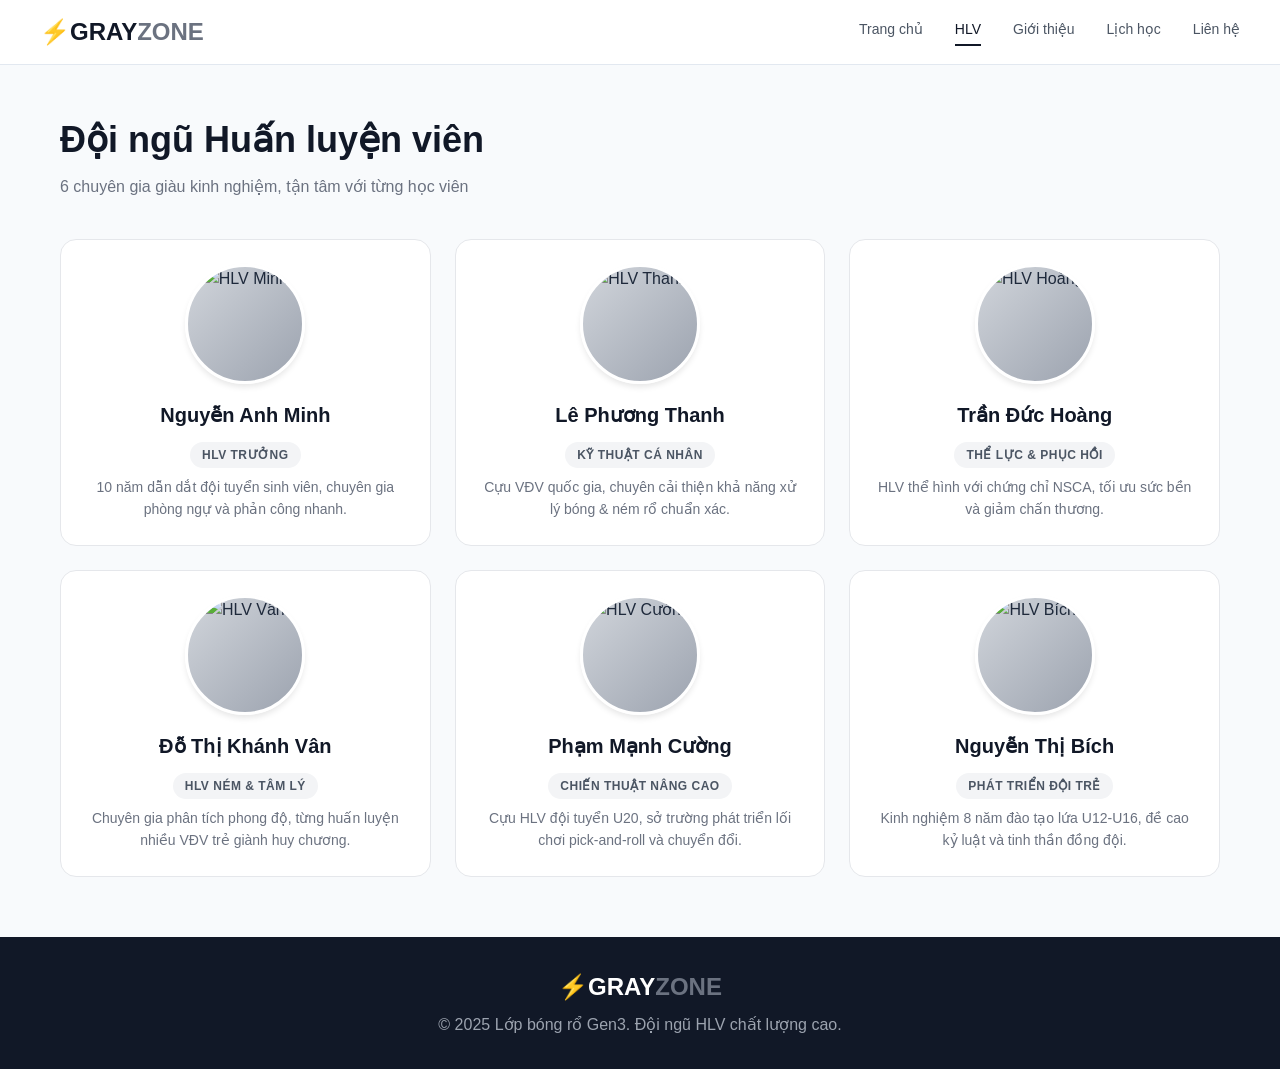
==== coaches.html @ 668b311e "first commit" ====
<!DOCTYPE html>
<html lang="vi">
<head>
    <meta charset="UTF-8">
    <meta name="viewport" content="width=device-width, initial-scale=1.0">
    <title>Đội ngũ Huấn luyện viên | GrayZone</title>
    <link rel="stylesheet" href="/Static/style.css">
</head>
<body>
    <!-- Navigation -->
    <nav class="navbar">
        <div class="nav-container">
            <a href="index.html" class="logo">⚡GRAY<span>ZONE</span></a>
            <div class="nav-links">
                <a href="index.html">Trang chủ</a>
                <a href="coaches.html" class="active">HLV</a>
                <a href="about.html">Giới thiệu</a>
                <a href="schedule.html">Lịch học</a>
                <a href="contact.html">Liên hệ</a>
            </div>
        </div>
    </nav>

    <div class="container">
        <!-- Header -->
        <div class="page-header">
            <h1>Đội ngũ Huấn luyện viên</h1>
            <p class="subtitle">6 chuyên gia giàu kinh nghiệm, tận tâm với từng học viên</p>
        </div>

        <!-- Coaches Grid - 6 HLV -->
        <div class="coaches-grid">
            <!-- HLV 1 -->
            <div class="coach-card">
                <div class="coach-avatar">
                    <img src="https://randomuser.me/api/portraits/men/32.jpg" alt="HLV Minh">
                </div>
                <h3>Nguyễn Anh Minh</h3>
                <div class="coach-title">HLV TRƯỞNG</div>
                <p class="coach-bio">10 năm dẫn dắt đội tuyển sinh viên, chuyên gia phòng ngự và phản công nhanh.</p>
            </div>

            <!-- HLV 2 -->
            <div class="coach-card">
                <div class="coach-avatar">
                    <img src="https://randomuser.me/api/portraits/women/44.jpg" alt="HLV Thanh">
                </div>
                <h3>Lê Phương Thanh</h3>
                <div class="coach-title">KỸ THUẬT CÁ NHÂN</div>
                <p class="coach-bio">Cựu VĐV quốc gia, chuyên cải thiện khả năng xử lý bóng & ném rổ chuẩn xác.</p>
            </div>

            <!-- HLV 3 -->
            <div class="coach-card">
                <div class="coach-avatar">
                    <img src="https://randomuser.me/api/portraits/men/75.jpg" alt="HLV Hoàng">
                </div>
                <h3>Trần Đức Hoàng</h3>
                <div class="coach-title">THỂ LỰC & PHỤC HỒI</div>
                <p class="coach-bio">HLV thể hình với chứng chỉ NSCA, tối ưu sức bền và giảm chấn thương.</p>
            </div>

            <!-- HLV 4 -->
            <div class="coach-card">
                <div class="coach-avatar">
                    <img src="https://randomuser.me/api/portraits/women/68.jpg" alt="HLV Vân">
                </div>
                <h3>Đỗ Thị Khánh Vân</h3>
                <div class="coach-title">HLV NÉM & TÂM LÝ</div>
                <p class="coach-bio">Chuyên gia phân tích phong độ, từng huấn luyện nhiều VĐV trẻ giành huy chương.</p>
            </div>

            <!-- HLV 5 -->
            <div class="coach-card">
                <div class="coach-avatar">
                    <img src="https://randomuser.me/api/portraits/men/22.jpg" alt="HLV Cường">
                </div>
                <h3>Phạm Mạnh Cường</h3>
                <div class="coach-title">CHIẾN THUẬT NÂNG CAO</div>
                <p class="coach-bio">Cựu HLV đội tuyển U20, sở trường phát triển lối chơi pick-and-roll và chuyển đổi.</p>
            </div>

            <!-- HLV 6 -->
            <div class="coach-card">
                <div class="coach-avatar">
                    <img src="https://randomuser.me/api/portraits/women/90.jpg" alt="HLV Bích">
                </div>
                <h3>Nguyễn Thị Bích</h3>
                <div class="coach-title">PHÁT TRIỂN ĐỘI TRẺ</div>
                <p class="coach-bio">Kinh nghiệm 8 năm đào tạo lứa U12-U16, đề cao kỷ luật và tinh thần đồng đội.</p>
            </div>
        </div>
    </div>

    <!-- Footer -->
    <footer class="footer">
        <div class="container">
            <div class="footer-content">
                <div class="footer-logo">⚡GRAY<span>ZONE</span></div>
                <p>© 2025 Lớp bóng rổ Gen3. Đội ngũ HLV chất lượng cao.</p>
            </div>
        </div>
    </footer>
</body>
</html>
---- Static/style.css ----
/* css/style.css - CSS thuần cho các trang HLV, About, Lịch học, Liên hệ */

* {
    margin: 0;
    padding: 0;
    box-sizing: border-box;
}

body {
    font-family: -apple-system, BlinkMacSystemFont, 'Segoe UI', Roboto, Oxygen, Ubuntu, Cantarell, sans-serif;
    background-color: #f8fafc;
    color: #1e293b;
    line-height: 1.5;
}

/* Container */
.container {
    max-width: 1200px;
    margin: 0 auto;
    padding: 0 20px;
}

/* Navigation */
.navbar {
    background-color: white;
    border-bottom: 1px solid #e2e8f0;
    padding: 0 20px;
    position: sticky;
    top: 0;
    z-index: 100;
}

.nav-container {
    max-width: 1200px;
    margin: 0 auto;
    display: flex;
    justify-content: space-between;
    align-items: center;
    height: 64px;
}

.logo {
    font-size: 24px;
    font-weight: 900;
    color: #111827;
    text-decoration: none;
}

.logo span {
    color: #6b7280;
}

.nav-links {
    display: flex;
    gap: 32px;
}

.nav-links a {
    color: #4b5563;
    text-decoration: none;
    font-size: 14px;
    font-weight: 500;
    transition: color 0.2s;
}

.nav-links a:hover {
    color: #111827;
}

.nav-links a.active {
    color: #111827;
    border-bottom: 2px solid #111827;
    padding-bottom: 4px;
}

/* Headers */
.page-header {
    margin: 48px 0 32px;
}

.page-header h1 {
    font-size: 36px;
    font-weight: 800;
    color: #111827;
    margin-bottom: 8px;
}

.page-header .subtitle {
    color: #6b7280;
    font-size: 16px;
}

/* Coach cards */
.coaches-grid {
    display: grid;
    grid-template-columns: repeat(auto-fill, minmax(300px, 1fr));
    gap: 24px;
    margin: 40px 0;
}

.coach-card {
    background: white;
    border-radius: 16px;
    padding: 24px;
    text-align: center;
    border: 1px solid #e5e7eb;
    transition: all 0.2s;
}

.coach-card:hover {
    border-color: #9ca3af;
    box-shadow: 0 10px 25px -5px rgba(0,0,0,0.1);
}

.coach-avatar {
    width: 120px;
    height: 120px;
    border-radius: 50%;
    background: linear-gradient(135deg, #d1d5db, #9ca3af);
    margin: 0 auto 16px;
    overflow: hidden;
    border: 3px solid white;
    box-shadow: 0 4px 6px -1px rgba(0,0,0,0.1);
}

.coach-avatar img {
    width: 100%;
    height: 100%;
    object-fit: cover;
}

.coach-card h3 {
    font-size: 20px;
    font-weight: 700;
    color: #111827;
    margin-bottom: 4px;
}

.coach-title {
    display: inline-block;
    background-color: #f3f4f6;
    color: #4b5563;
    font-size: 12px;
    font-weight: 600;
    padding: 4px 12px;
    border-radius: 20px;
    margin: 8px 0;
    text-transform: uppercase;
    letter-spacing: 0.5px;
}

.coach-bio {
    color: #6b7280;
    font-size: 14px;
    line-height: 1.6;
}

/* About page */
.about-hero {
    background: #111827;
    color: white;
    border-radius: 24px;
    padding: 48px;
    margin: 32px 0;
}

.about-hero h2 {
    font-size: 40px;
    font-weight: 800;
    margin-bottom: 16px;
    max-width: 600px;
}

.about-hero p {
    color: #d1d5db;
    font-size: 18px;
    max-width: 600px;
    line-height: 1.7;
}

.about-stats {
    display: grid;
    grid-template-columns: repeat(3, 1fr);
    gap: 20px;
    margin: 40px 0;
}

.stat-item {
    background: #1f2937;
    border: 1px solid #374151;
    border-radius: 12px;
    padding: 24px;
    text-align: center;
}

.stat-number {
    font-size: 36px;
    font-weight: 800;
    color: white;
    margin-bottom: 4px;
}

.stat-label {
    color: #9ca3af;
    font-size: 14px;
}

/* Schedule table */
.schedule-container {
    background: white;
    border: 1px solid #e5e7eb;
    border-radius: 16px;
    overflow: hidden;
    margin: 32px 0;
}

.schedule-table {
    width: 100%;
    border-collapse: collapse;
    font-size: 14px;
}

.schedule-table th {
    background: #1f2937;
    color: #e5e7eb;
    font-weight: 600;
    text-transform: uppercase;
    font-size: 12px;
    letter-spacing: 0.5px;
    padding: 16px;
    text-align: left;
}

.schedule-table td {
    padding: 16px;
    border-bottom: 1px solid #e5e7eb;
    color: #374151;
}

.schedule-table tr:hover {
    background: #f9fafb;
}

.time-slot {
    font-weight: 600;
    color: #111827;
}

.schedule-note {
    color: #6b7280;
    font-size: 12px;
    margin-top: 16px;
    font-style: italic;
}

/* Contact page */
.contact-grid {
    display: grid;
    grid-template-columns: 1fr 1fr;
    gap: 40px;
    margin: 40px 0;
}

.contact-info {
    background: white;
    border-radius: 16px;
    padding: 32px;
    border: 1px solid #e5e7eb;
}

.info-item {
    display: flex;
    gap: 16px;
    margin-bottom: 24px;
    padding-bottom: 24px;
    border-bottom: 1px solid #e5e7eb;
}

.info-item:last-child {
    border-bottom: none;
    margin-bottom: 0;
    padding-bottom: 0;
}

.info-icon {
    width: 48px;
    height: 48px;
    background: #f3f4f6;
    border-radius: 50%;
    display: flex;
    align-items: center;
    justify-content: center;
    font-size: 24px;
}

.info-content h3 {
    font-size: 16px;
    font-weight: 600;
    color: #111827;
    margin-bottom: 4px;
}

.info-content p {
    color: #6b7280;
    font-size: 14px;
}

.contact-form {
    background: white;
    border-radius: 16px;
    padding: 32px;
    border: 1px solid #e5e7eb;
}

.form-group {
    margin-bottom: 20px;
}

.form-group label {
    display: block;
    font-size: 14px;
    font-weight: 500;
    color: #374151;
    margin-bottom: 6px;
}

.form-group input,
.form-group select,
.form-group textarea {
    width: 100%;
    padding: 12px;
    border: 1px solid #d1d5db;
    border-radius: 8px;
    font-size: 14px;
    transition: all 0.2s;
}

.form-group input:focus,
.form-group select:focus,
.form-group textarea:focus {
    outline: none;
    border-color: #6b7280;
    box-shadow: 0 0 0 3px rgba(107, 114, 128, 0.1);
}

.btn {
    background: #111827;
    color: white;
    padding: 12px 24px;
    border: none;
    border-radius: 8px;
    font-size: 16px;
    font-weight: 500;
    cursor: pointer;
    transition: background 0.2s;
    width: 100%;
}

.btn:hover {
    background: #1f2937;
}

/* Footer */
.footer {
    background: #111827;
    color: #9ca3af;
    padding: 32px 0;
    margin-top: 60px;
}

.footer-content {
    text-align: center;
}

.footer-logo {
    font-size: 24px;
    font-weight: 900;
    color: white;
    margin-bottom: 8px;
}

.footer-logo span {
    color: #6b7280;
}

/* Responsive */
@media (max-width: 768px) {
    .nav-links {
        display: none;
    }
    
    .contact-grid {
        grid-template-columns: 1fr;
    }
    
    .about-stats {
        grid-template-columns: 1fr;
    }
    
    .schedule-table {
        font-size: 12px;
    }
    
    .schedule-table th,
    .schedule-table td {
        padding: 12px 8px;
    }
}
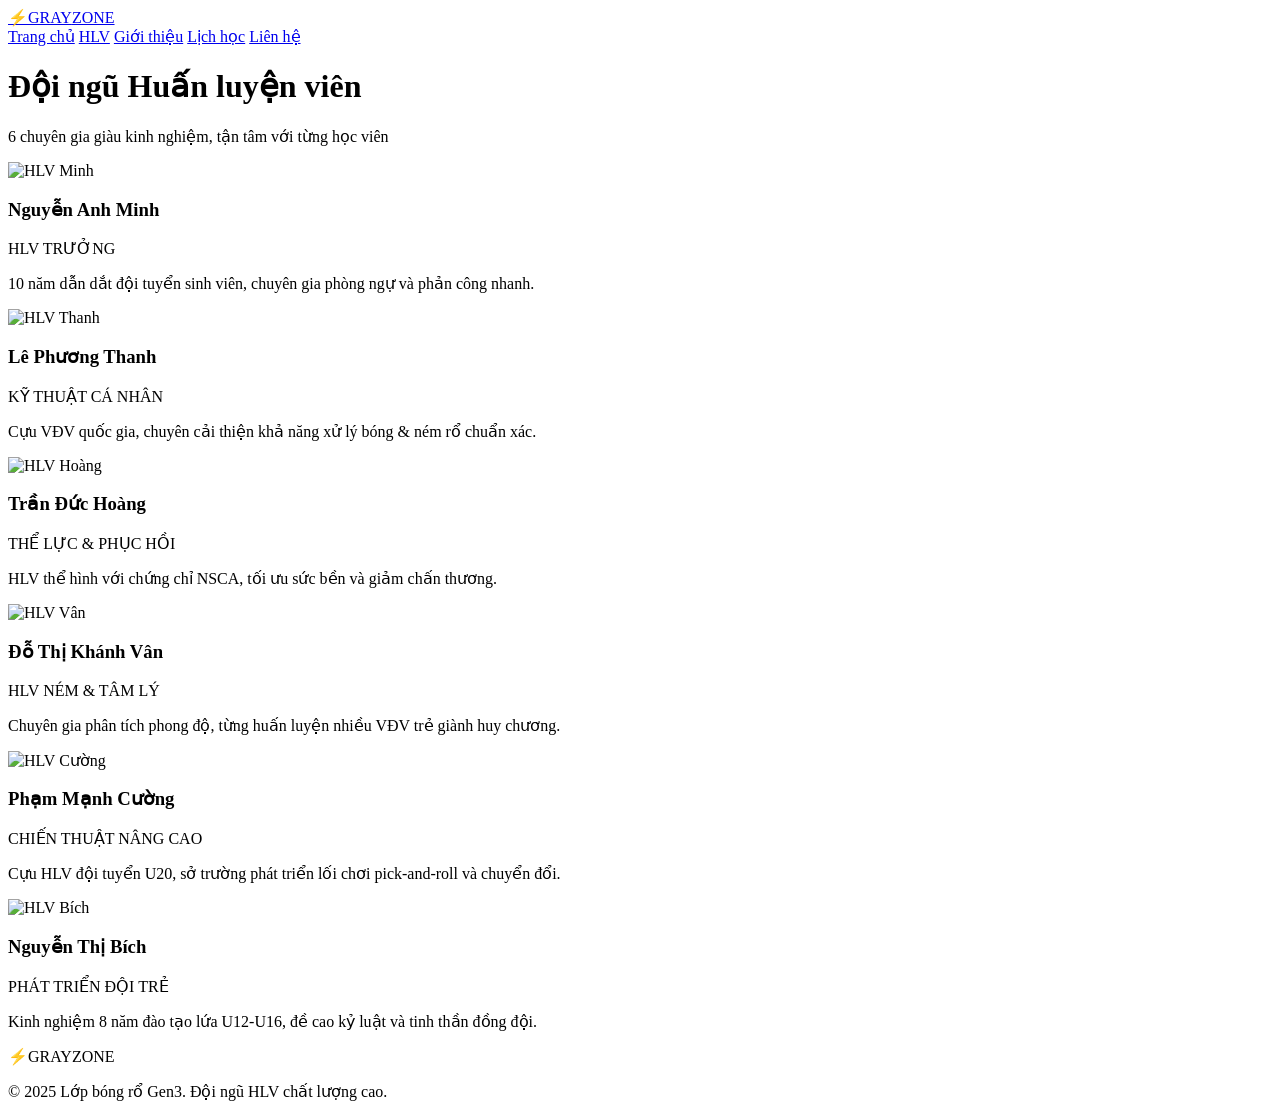
==== commit 274c3e49: "Change" ====
--- a/coaches.html
+++ b/coaches.html
@@ -4,7 +4,7 @@
     <meta charset="UTF-8">
     <meta name="viewport" content="width=device-width, initial-scale=1.0">
     <title>Đội ngũ Huấn luyện viên | GrayZone</title>
-    <link rel="stylesheet" href="/Static/style.css">
+    <link rel="stylesheet" href="/Web/style.css">
 </head>
 <body>
     <!-- Navigation -->
